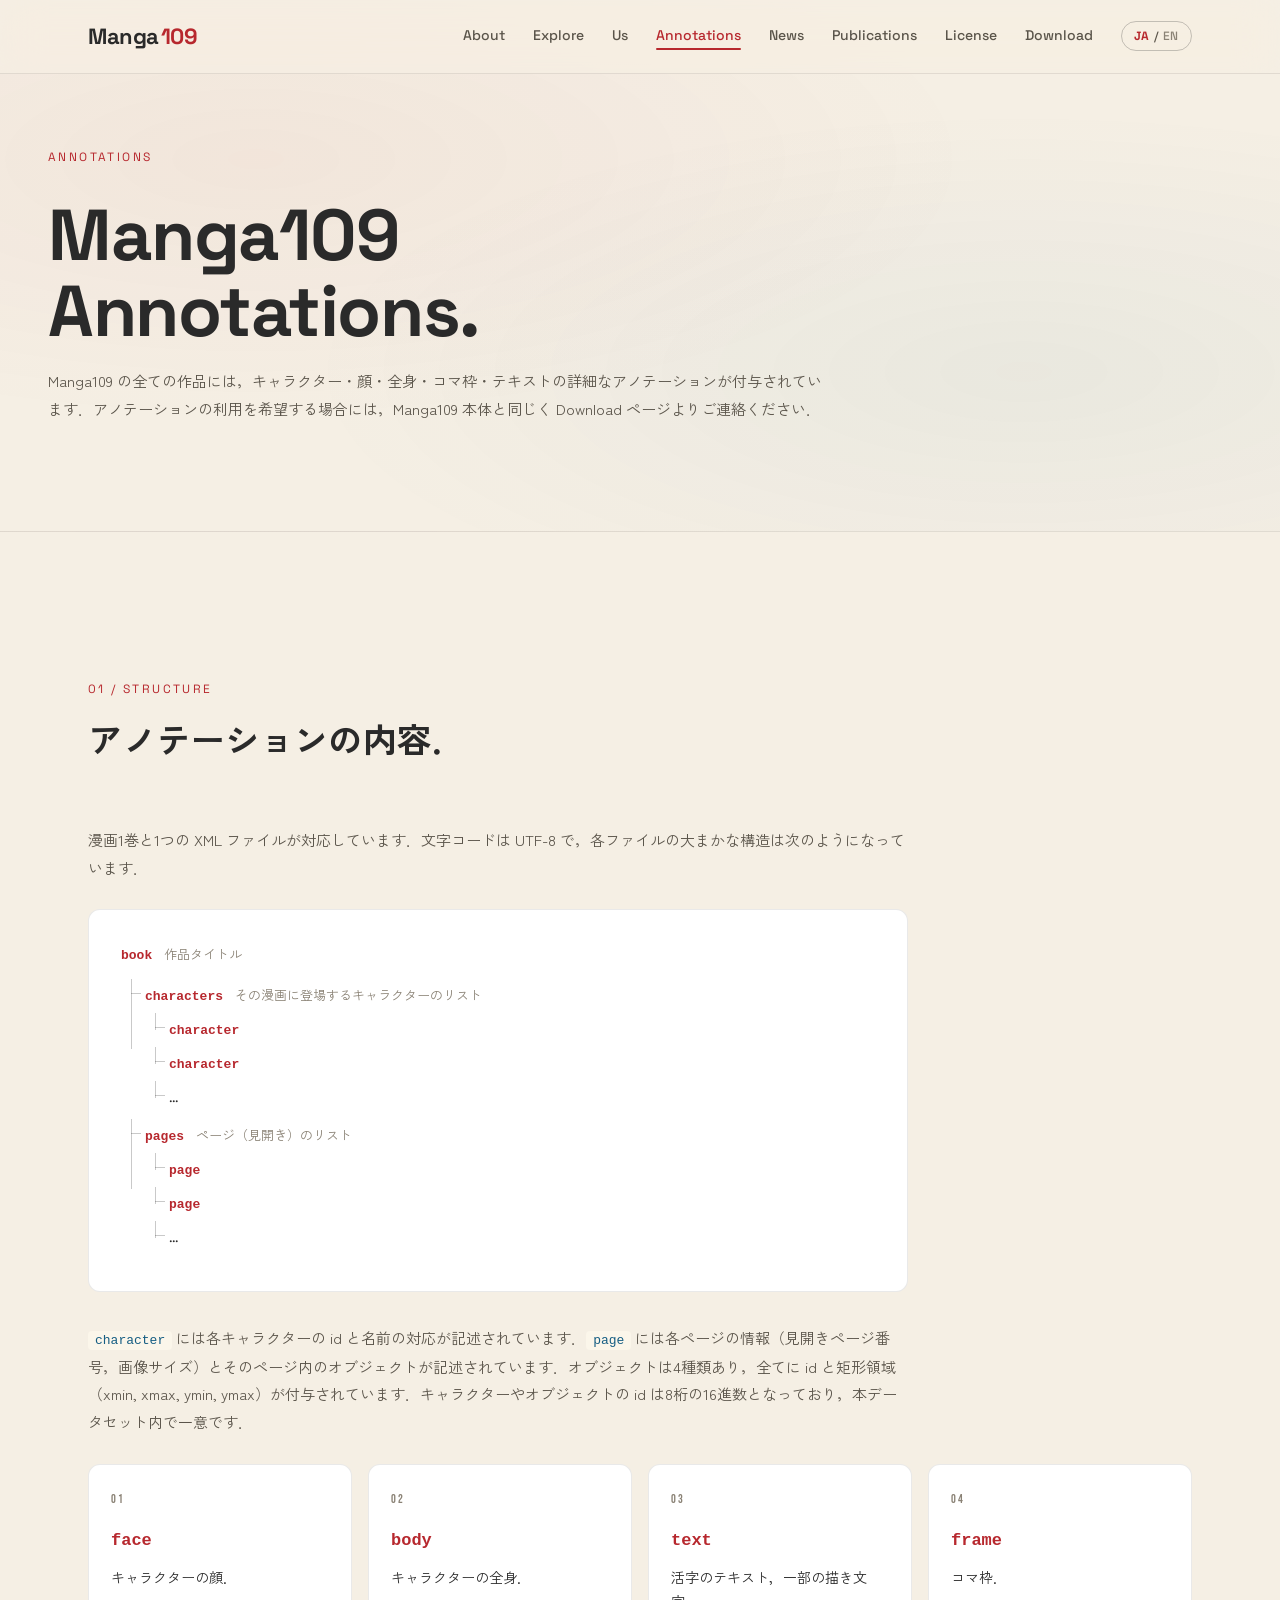
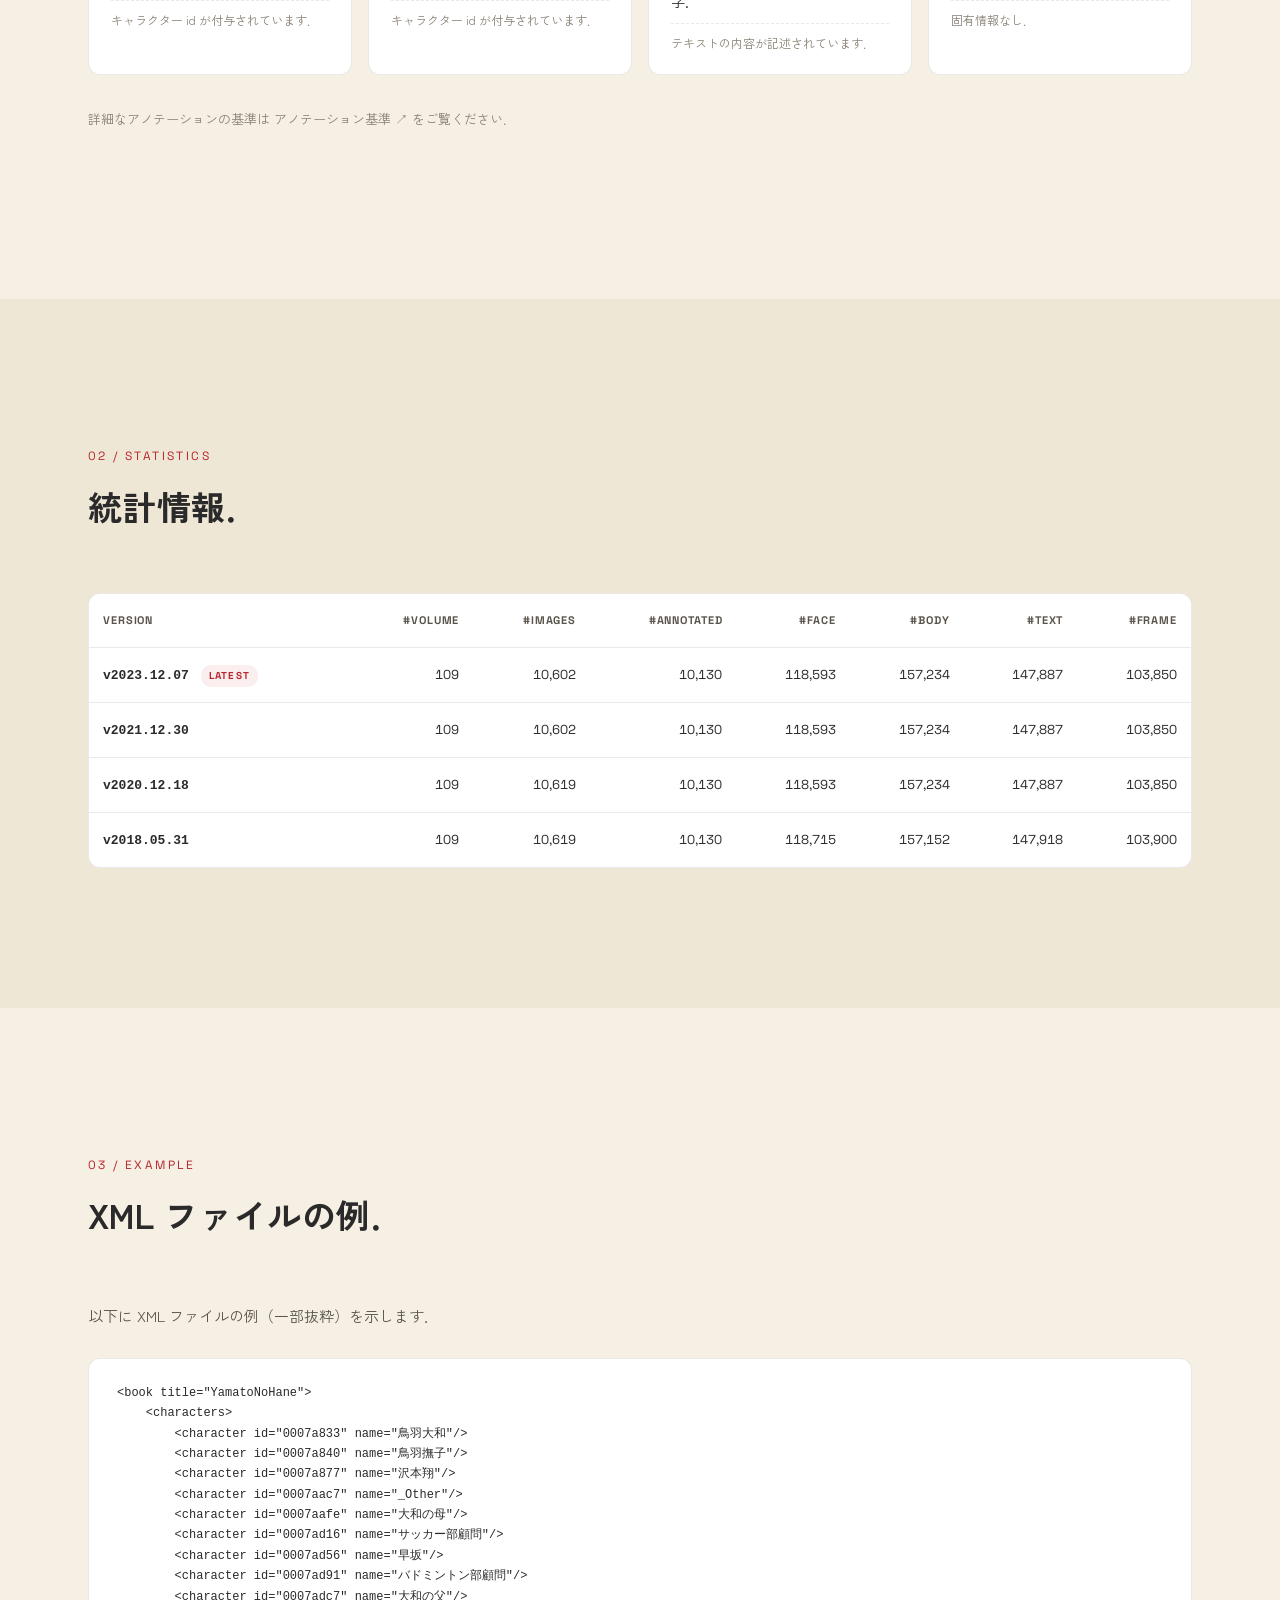
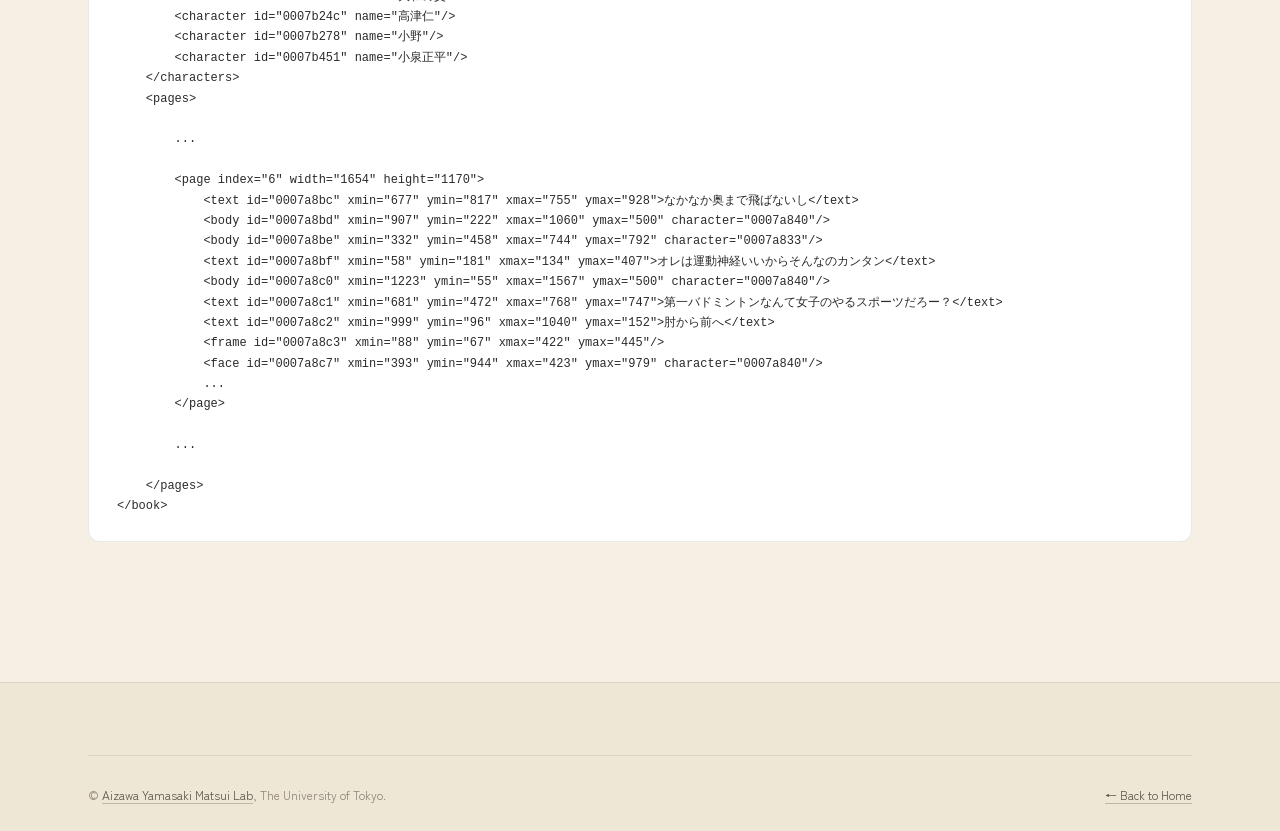
==== annotations.html @ 6df3ed51 "update" ====
<!DOCTYPE html>
<html lang="ja">
<head>
<meta charset="UTF-8">
<meta name="viewport" content="width=device-width, initial-scale=1.0">
<title>Annotations — Manga109</title>
<link rel="preconnect" href="https://fonts.googleapis.com">
<link rel="preconnect" href="https://fonts.gstatic.com" crossorigin>
<link href="https://fonts.googleapis.com/css2?family=Zen+Kaku+Gothic+New:wght@300;500;700;900&family=Bebas+Neue&family=Space+Grotesk:wght@400;500;700&display=swap" rel="stylesheet">
<link rel="stylesheet" href="style.css">
</head>
<body>

<!-- Navigation -->
<nav class="nav">
  <div class="nav-inner">
    <a href="index.html" class="nav-logo">
      <span class="logo-mark">Manga<span class="logo-accent">109</span></span>
    </a>
    <ul class="nav-menu">
      <li><a href="index.html#about">About</a></li>
      <li><a href="explore.html">Explore</a></li>
      <li><a href="index.html#us">Us</a></li>
      <li><a href="annotations.html" class="nav-active">Annotations</a></li>
      <li><a href="index.html#news">News</a></li>
      <li><a href="publications.html">Publications</a></li>
      <li><a href="index.html#license">License</a></li>
      <li><a href="index.html#download">Download</a></li>
      <li class="nav-lang"><a href="annotations_en.html"><span class="lang-active">JA</span> / <span class="lang-inactive">EN</span></a></li>
    </ul>
    <button class="nav-toggle" aria-label="menu">
      <span></span><span></span><span></span>
    </button>
  </div>
</nav>

<section class="subpage-hero">
  <div class="container">
    <span class="section-tag">Annotations</span>
    <h1 class="subpage-title">Manga109<br>Annotations.</h1>
    <p class="pub-intro">Manga109 の全ての作品には，キャラクター・顔・全身・コマ枠・テキストの詳細なアノテーションが付与されています．アノテーションの利用を希望する場合には，Manga109 本体と同じく <a href="index.html#download">Download</a> ページよりご連絡ください．</p>
  </div>
</section>

<section class="section section-anno">
  <div class="container">
    <div class="section-head">
      <span class="section-tag">01 / Structure</span>
      <h2 class="section-title">アノテーションの内容．</h2>
    </div>
    <p class="anno-lead">漫画1巻と1つの XML ファイルが対応しています．文字コードは UTF-8 で，各ファイルの大まかな構造は次のようになっています．</p>
    <div class="anno-tree">
      <ul>
        <li><code>book</code><span class="anno-tree-desc">作品タイトル</span>
          <ul>
            <li><code>characters</code><span class="anno-tree-desc">その漫画に登場するキャラクターのリスト</span>
              <ul>
                <li><code>character</code></li>
                <li><code>character</code></li>
                <li class="anno-tree-ellipsis">…</li>
              </ul>
            </li>
            <li><code>pages</code><span class="anno-tree-desc">ページ（見開き）のリスト</span>
              <ul>
                <li><code>page</code></li>
                <li><code>page</code></li>
                <li class="anno-tree-ellipsis">…</li>
              </ul>
            </li>
          </ul>
        </li>
      </ul>
    </div>
    <p class="anno-lead"><code>character</code> には各キャラクターの id と名前の対応が記述されています．<code>page</code> には各ページの情報（見開きページ番号，画像サイズ）とそのページ内のオブジェクトが記述されています．オブジェクトは4種類あり，全てに id と矩形領域（xmin, xmax, ymin, ymax）が付与されています．キャラクターやオブジェクトの id は8桁の16進数となっており，本データセット内で一意です．</p>

    <div class="anno-types">
      <article class="anno-type">
        <div class="anno-type-num">01</div>
        <h4><code>face</code></h4>
        <p>キャラクターの顔．</p>
        <span class="anno-type-extra">キャラクター id が付与されています．</span>
      </article>
      <article class="anno-type">
        <div class="anno-type-num">02</div>
        <h4><code>body</code></h4>
        <p>キャラクターの全身．</p>
        <span class="anno-type-extra">キャラクター id が付与されています．</span>
      </article>
      <article class="anno-type">
        <div class="anno-type-num">03</div>
        <h4><code>text</code></h4>
        <p>活字のテキスト，一部の描き文字．</p>
        <span class="anno-type-extra">テキストの内容が記述されています．</span>
      </article>
      <article class="anno-type">
        <div class="anno-type-num">04</div>
        <h4><code>frame</code></h4>
        <p>コマ枠．</p>
        <span class="anno-type-extra">固有情報なし．</span>
      </article>
    </div>

    <p class="anno-lead anno-lead-muted">詳細なアノテーションの基準は <a href="http://www.manga109.org/docs/annotation_criteria.pdf" target="_blank" rel="noopener">アノテーション基準 ↗</a> をご覧ください．</p>
  </div>
</section>

<section class="section section-anno-stats">
  <div class="container">
    <div class="section-head">
      <span class="section-tag">02 / Statistics</span>
      <h2 class="section-title">統計情報．</h2>
    </div>
    <div class="anno-table-wrap">
      <table class="anno-table">
        <thead>
          <tr>
            <th>Version</th>
            <th class="num">#Volume</th>
            <th class="num">#Images</th>
            <th class="num">#Annotated</th>
            <th class="num">#Face</th>
            <th class="num">#Body</th>
            <th class="num">#Text</th>
            <th class="num">#Frame</th>
          </tr>
        </thead>
        <tbody>
          <tr>
            <td><span class="anno-ver">v2023.12.07</span> <em class="anno-latest">latest</em></td>
            <td class="num">109</td>
            <td class="num">10,602</td>
            <td class="num">10,130</td>
            <td class="num">118,593</td>
            <td class="num">157,234</td>
            <td class="num">147,887</td>
            <td class="num">103,850</td>
          </tr>
          <tr>
            <td><span class="anno-ver">v2021.12.30</span></td>
            <td class="num">109</td>
            <td class="num">10,602</td>
            <td class="num">10,130</td>
            <td class="num">118,593</td>
            <td class="num">157,234</td>
            <td class="num">147,887</td>
            <td class="num">103,850</td>
          </tr>
          <tr>
            <td><span class="anno-ver">v2020.12.18</span></td>
            <td class="num">109</td>
            <td class="num">10,619</td>
            <td class="num">10,130</td>
            <td class="num">118,593</td>
            <td class="num">157,234</td>
            <td class="num">147,887</td>
            <td class="num">103,850</td>
          </tr>
          <tr>
            <td><span class="anno-ver">v2018.05.31</span></td>
            <td class="num">109</td>
            <td class="num">10,619</td>
            <td class="num">10,130</td>
            <td class="num">118,715</td>
            <td class="num">157,152</td>
            <td class="num">147,918</td>
            <td class="num">103,900</td>
          </tr>
        </tbody>
      </table>
    </div>
  </div>
</section>

<section class="section section-anno-xml">
  <div class="container">
    <div class="section-head">
      <span class="section-tag">03 / Example</span>
      <h2 class="section-title">XML ファイルの例．</h2>
    </div>
    <p class="anno-lead">以下に XML ファイルの例（一部抜粋）を示します．</p>
    <pre class="anno-code"><code>&lt;book title="YamatoNoHane"&gt;
    &lt;characters&gt;
        &lt;character id="0007a833" name="鳥羽大和"/&gt;
        &lt;character id="0007a840" name="鳥羽撫子"/&gt;
        &lt;character id="0007a877" name="沢本翔"/&gt;
        &lt;character id="0007aac7" name="_Other"/&gt;
        &lt;character id="0007aafe" name="大和の母"/&gt;
        &lt;character id="0007ad16" name="サッカー部顧問"/&gt;
        &lt;character id="0007ad56" name="早坂"/&gt;
        &lt;character id="0007ad91" name="バドミントン部顧問"/&gt;
        &lt;character id="0007adc7" name="大和の父"/&gt;
        &lt;character id="0007b24c" name="高津仁"/&gt;
        &lt;character id="0007b278" name="小野"/&gt;
        &lt;character id="0007b451" name="小泉正平"/&gt;
    &lt;/characters&gt;
    &lt;pages&gt;

        ...

        &lt;page index="6" width="1654" height="1170"&gt;
            &lt;text id="0007a8bc" xmin="677" ymin="817" xmax="755" ymax="928"&gt;なかなか奥まで飛ばないし&lt;/text&gt;
            &lt;body id="0007a8bd" xmin="907" ymin="222" xmax="1060" ymax="500" character="0007a840"/&gt;
            &lt;body id="0007a8be" xmin="332" ymin="458" xmax="744" ymax="792" character="0007a833"/&gt;
            &lt;text id="0007a8bf" xmin="58" ymin="181" xmax="134" ymax="407"&gt;オレは運動神経いいからそんなのカンタン&lt;/text&gt;
            &lt;body id="0007a8c0" xmin="1223" ymin="55" xmax="1567" ymax="500" character="0007a840"/&gt;
            &lt;text id="0007a8c1" xmin="681" ymin="472" xmax="768" ymax="747"&gt;第一バドミントンなんて女子のやるスポーツだろー？&lt;/text&gt;
            &lt;text id="0007a8c2" xmin="999" ymin="96" xmax="1040" ymax="152"&gt;肘から前へ&lt;/text&gt;
            &lt;frame id="0007a8c3" xmin="88" ymin="67" xmax="422" ymax="445"/&gt;
            &lt;face id="0007a8c7" xmin="393" ymin="944" xmax="423" ymax="979" character="0007a840"/&gt;
            ...
        &lt;/page&gt;

        ...

    &lt;/pages&gt;
&lt;/book&gt;</code></pre>
  </div>
</section>

<!-- Footer -->
<footer class="footer">
  <div class="container">
    <div class="footer-bottom">
      <p>© <a href="https://www.hal.t.u-tokyo.ac.jp/lab/" target="_blank" rel="noopener">Aizawa Yamasaki Matsui Lab</a>, The University of Tokyo.</p>
      <p><a href="index.html">← Back to Home</a></p>
    </div>
  </div>
</footer>

</body>
</html>
---- style.css ----
/* ============================================
   Manga109 — Homepage (Japanese palette)
   ============================================ */

:root {
  /* 和色 — soft Japanese palette */
  --bg: #f5efe4;            /* 生成り kinari */
  --bg-soft: #efe7d6;       /* 薄香 usukō */
  --bg-card: #ffffff;
  --bg-washi: #fbf6ea;      /* washi paper */
  --fg: #2a2a2a;            /* 墨 sumi */
  --fg-dim: #5a544a;        /* 憲法黒茶 */
  --fg-muted: #8a8275;      /* 灰茶 */
  --accent: #b7282e;        /* 茜色 akane */
  --accent-soft: #e5989b;   /* 桜鼠 sakura-nezu */
  --accent-2: #d9a62e;      /* 山吹 yamabuki */
  --accent-3: #165e83;      /* 藍色 ai */
  --accent-4: #7b8d42;      /* 抹茶 matcha */
  --border: rgba(42, 42, 42, 0.1);
  --border-hover: rgba(42, 42, 42, 0.25);
  --max: 1200px;
  --pad: clamp(20px, 4vw, 48px);
  --font-jp: "Zen Kaku Gothic New", "Hiragino Mincho ProN", "Yu Mincho", serif;
  --font-jp-sans: "Zen Kaku Gothic New", "Hiragino Sans", "Yu Gothic", sans-serif;
  --font-en: "Space Grotesk", -apple-system, BlinkMacSystemFont, sans-serif;
  --font-display: "Bebas Neue", "Space Grotesk", sans-serif;
}

* { box-sizing: border-box; margin: 0; padding: 0; }

html { scroll-behavior: smooth; }

body {
  font-family: var(--font-jp-sans);
  background: var(--bg);
  color: var(--fg);
  line-height: 1.85;
  -webkit-font-smoothing: antialiased;
  overflow-x: hidden;
  /* subtle washi paper texture */
  background-image:
    radial-gradient(circle at 20% 30%, rgba(183, 40, 46, 0.04), transparent 40%),
    radial-gradient(circle at 80% 70%, rgba(22, 94, 131, 0.04), transparent 40%);
}

a { color: inherit; text-decoration: none; transition: opacity 0.2s; }
a:hover { opacity: 0.7; }
img { max-width: 100%; display: block; }
ul, ol { list-style: none; }

.container {
  max-width: var(--max);
  margin: 0 auto;
  padding: 0 var(--pad);
}

/* ============================================
   Navigation
   ============================================ */
.nav {
  position: fixed;
  top: 0; left: 0; right: 0;
  z-index: 100;
  backdrop-filter: blur(20px) saturate(180%);
  -webkit-backdrop-filter: blur(20px) saturate(180%);
  background: rgba(245, 239, 228, 0.78);
  border-bottom: 1px solid var(--border);
}
.nav-inner {
  max-width: var(--max);
  margin: 0 auto;
  padding: 16px var(--pad);
  display: flex;
  align-items: center;
  justify-content: space-between;
  gap: 32px;
}
.nav-logo {
  font-family: var(--font-en);
  font-size: 22px;
  letter-spacing: -0.01em;
  display: flex;
  align-items: center;
  gap: 14px;
}
.logo-sub {
  display: inline-block;
  font-family: var(--font-en);
  font-size: 10px;
  font-weight: 600;
  letter-spacing: 0.18em;
  text-transform: uppercase;
  color: var(--fg-muted);
  padding-left: 14px;
  border-left: 1px solid var(--border-hover);
  line-height: 1.3;
  white-space: nowrap;
}
@media (max-width: 640px) {
  .logo-sub { display: none; }
}
.logo-mark {
  display: inline-flex;
  align-items: baseline;
  font-family: var(--font-en);
  font-weight: 700;
  letter-spacing: -0.02em;
  color: var(--fg);
}
.logo-accent {
  color: var(--accent);
  margin-left: 2px;
}
.logo-mark-lg { font-size: 48px; }

.nav-menu {
  display: flex;
  gap: 28px;
  font-size: 14px;
  font-family: var(--font-en);
  font-weight: 500;
}
.nav-menu a { color: var(--fg-dim); }
.nav-menu a:hover { color: var(--accent); opacity: 1; }
.nav-lang a {
  border: 1px solid var(--border-hover);
  padding: 6px 12px;
  border-radius: 999px;
  font-size: 12px;
  letter-spacing: 0.05em;
}
.nav-lang a:hover { border-color: var(--accent); color: var(--accent); }
.lang-active { color: var(--accent); font-weight: 700; }
.lang-inactive { color: var(--fg-muted); }

.nav-toggle {
  display: none;
  background: none; border: none;
  flex-direction: column; gap: 4px;
  cursor: pointer; padding: 8px;
}
.nav-toggle span {
  display: block; width: 22px; height: 2px;
  background: var(--fg);
}

@media (max-width: 820px) {
  .nav-menu {
    position: absolute; top: 100%; left: 0; right: 0;
    flex-direction: column;
    background: var(--bg-washi);
    padding: 20px var(--pad);
    border-bottom: 1px solid var(--border);
    transform: translateY(-120%);
    transition: transform 0.3s ease;
  }
  .nav-menu.open { transform: translateY(0); }
  .nav-toggle { display: flex; }
}

/* ============================================
   Hero — with manga cover background
   ============================================ */
.hero {
  position: relative;
  min-height: 100vh;
  display: flex;
  flex-direction: column;
  justify-content: center;
  padding: 120px var(--pad) 80px;
  overflow: hidden;
}
.hero-bg {
  position: absolute; inset: 0; z-index: 0;
  overflow: hidden;
  background-image: url('asset/background.png');
  background-size: cover;
  background-position: center;
  background-repeat: no-repeat;
}
.hero-bg::before {
  content: '';
  position: absolute; inset: 0;
  /* soft washi wash over the covers */
  background:
    linear-gradient(180deg,
      rgba(245, 239, 228, 0.82) 0%,
      rgba(245, 239, 228, 0.72) 40%,
      rgba(245, 239, 228, 0.92) 100%);
}
.hero-bg::after {
  content: '';
  position: absolute; inset: 0;
  background:
    radial-gradient(ellipse at 30% 40%, rgba(183, 40, 46, 0.08), transparent 50%),
    radial-gradient(ellipse at 70% 60%, rgba(22, 94, 131, 0.08), transparent 50%);
}

/* hide old blobs/grid since we use the image now */
.hero-grid, .hero-blob { display: none; }

.hero-content {
  position: relative; z-index: 1;
  max-width: var(--max);
  margin: 0 auto;
  width: 100%;
}
.hero-tags {
  display: flex;
  flex-wrap: wrap;
  align-items: center;
  gap: 10px;
  margin-bottom: 32px;
}
.hero-utokyo {
  display: inline-flex;
  align-items: center;
  gap: 12px;
  padding: 6px 16px 6px 8px;
  background: rgba(255, 255, 255, 0.65);
  backdrop-filter: blur(8px);
  border-radius: 999px;
  border: 1px solid var(--border-hover);
  height: 36px;
}
.hero-utokyo-mark {
  display: inline-block;
  width: 22px; height: 22px;
  border-radius: 50%;
  background:
    radial-gradient(circle at 35% 35%, #e84a4a, #8a1818 70%);
  box-shadow: 0 0 0 2px rgba(255, 255, 255, 0.9), 0 2px 6px rgba(138, 24, 24, 0.35);
  flex-shrink: 0;
}
.hero-utokyo-text {
  font-family: var(--font-en);
  font-size: 12px;
  font-weight: 700;
  letter-spacing: 0.14em;
  color: var(--fg);
  text-transform: uppercase;
}
.hero-badge {
  display: inline-flex;
  align-items: center;
  gap: 8px;
  font-family: var(--font-en);
  font-size: 11px;
  letter-spacing: 0.15em;
  text-transform: uppercase;
  padding: 0 16px;
  border: 1px solid var(--accent);
  border-radius: 999px;
  color: var(--accent);
  background: rgba(255, 255, 255, 0.7);
  backdrop-filter: blur(8px);
  height: 36px;
  white-space: nowrap;
  text-decoration: none;
  transition: background 0.2s, transform 0.2s, box-shadow 0.2s, opacity 0.2s;
}
.hero-badge:hover {
  background: var(--accent);
  color: #fff;
  opacity: 1;
  transform: translateY(-1px);
  box-shadow: 0 6px 16px rgba(183, 40, 46, 0.25);
}
.hero-badge-arrow {
  font-size: 12px;
  opacity: 0.7;
  letter-spacing: 0;
  transition: transform 0.2s;
}
.hero-badge:hover .hero-badge-arrow { transform: translate(2px, -2px); opacity: 1; }
.hero-title {
  font-family: "Space Grotesk", "Zen Kaku Gothic New", sans-serif;
  font-weight: 700;
  font-size: clamp(80px, 18vw, 240px);
  line-height: 0.85;
  letter-spacing: -0.04em;
  margin-bottom: 40px;
  color: var(--fg);
}
.hero-line {
  display: block;
  opacity: 0;
  transform: translateY(30px);
  animation: slideUp 0.9s cubic-bezier(0.2, 0.8, 0.2, 1) forwards;
}
.hero-line:nth-child(2) { animation-delay: 0.15s; }
.hero-number {
  background: linear-gradient(135deg, var(--accent) 0%, var(--accent-2) 100%);
  -webkit-background-clip: text;
  background-clip: text;
  color: transparent;
}
@keyframes slideUp {
  to { opacity: 1; transform: translateY(0); }
}
.hero-sub {
  font-family: var(--font-en);
  font-size: clamp(18px, 2.2vw, 22px);
  color: var(--fg);
  max-width: 540px;
  margin-bottom: 12px;
  line-height: 1.5;
}
.hero-sub-ja {
  color: var(--fg-dim);
  font-size: 15px;
  max-width: 540px;
  margin-bottom: 40px;
}
.hero-actions {
  display: flex;
  gap: 16px;
  flex-wrap: wrap;
  margin-bottom: 72px;
}
.btn {
  display: inline-flex;
  align-items: center;
  gap: 10px;
  padding: 14px 28px;
  border-radius: 999px;
  font-family: var(--font-en);
  font-weight: 600;
  font-size: 15px;
  letter-spacing: 0.01em;
  transition: transform 0.2s, box-shadow 0.2s, opacity 0.2s, background 0.2s;
  cursor: pointer;
  border: none;
}
.btn:hover { transform: translateY(-2px); opacity: 1; }
.btn-primary {
  background: var(--accent);
  color: #fff;
  box-shadow: 0 8px 24px rgba(183, 40, 46, 0.25);
}
.btn-primary:hover { background: #9b2026; box-shadow: 0 12px 32px rgba(183, 40, 46, 0.35); }
.btn-ghost {
  background: rgba(255, 255, 255, 0.6);
  color: var(--fg);
  border: 1px solid var(--border-hover);
  backdrop-filter: blur(8px);
}
.btn-ghost:hover { background: rgba(255, 255, 255, 0.9); border-color: var(--accent); color: var(--accent); }

.hero-stats {
  display: grid;
  grid-template-columns: repeat(auto-fit, minmax(160px, 1fr));
  gap: 28px 32px;
  padding-top: 32px;
  border-top: 1px solid var(--border-hover);
  max-width: 780px;
}
.stat {
  min-width: 0;
}
.stat-num {
  display: block;
  font-family: var(--font-display);
  font-size: clamp(30px, 3.4vw, 44px);
  line-height: 1;
  color: var(--fg);
  margin-bottom: 8px;
  white-space: nowrap;
}
.stat-label {
  font-family: var(--font-en);
  font-size: 11px;
  letter-spacing: 0.12em;
  text-transform: uppercase;
  color: var(--fg-muted);
  white-space: nowrap;
}

.scroll-hint {
  position: absolute;
  bottom: 32px; left: 50%;
  transform: translateX(-50%);
  display: flex; flex-direction: column; align-items: center; gap: 10px;
  z-index: 1;
}
.scroll-hint span {
  font-family: var(--font-en);
  font-size: 10px;
  letter-spacing: 0.3em;
  color: var(--fg-muted);
}
.scroll-line {
  width: 1px; height: 40px;
  background: linear-gradient(180deg, var(--fg-muted), transparent);
  animation: scrollPulse 2s ease-in-out infinite;
}
@keyframes scrollPulse {
  0%, 100% { transform: scaleY(1); opacity: 1; }
  50% { transform: scaleY(0.6); opacity: 0.5; }
}

/* ============================================
   Gallery
   ============================================ */
.gallery {
  padding: 40px 0;
  background: var(--bg-soft);
  overflow: hidden;
  border-top: 1px solid var(--border);
  border-bottom: 1px solid var(--border);
}
.gallery-track {
  display: flex; flex-direction: column; gap: 16px;
}
.gallery-row {
  display: flex; gap: 16px;
  animation: scrollX 60s linear infinite;
  width: max-content;
}
.gallery-row-reverse { animation-direction: reverse; animation-duration: 80s; }
@keyframes scrollX {
  from { transform: translateX(0); }
  to { transform: translateX(-50%); }
}
.gallery-tile {
  width: 150px; height: 210px;
  border-radius: 6px;
  flex-shrink: 0;
  background: var(--bg-soft);
  position: relative;
  overflow: hidden;
  border: 1px solid var(--border);
  box-shadow: 0 4px 14px rgba(0, 0, 0, 0.1);
  transition: transform 0.3s;
}
.gallery-tile:hover { transform: translateY(-4px); }
.gallery-tile img {
  width: 100%;
  height: 100%;
  object-fit: cover;
  display: block;
}
.gallery-tile-meta {
  position: absolute;
  inset: auto 0 0 0;
  padding: 28px 10px 10px;
  display: flex;
  flex-direction: column;
  gap: 2px;
  color: #fff;
  background: linear-gradient(180deg, transparent, rgba(0, 0, 0, 0.75));
  opacity: 0;
  transition: opacity 0.3s;
}
.gallery-tile:hover .gallery-tile-meta { opacity: 1; }
.tile-num {
  font-family: var(--font-display);
  font-size: 12px;
  letter-spacing: 0.15em;
  opacity: 0.8;
}
.tile-title {
  font-family: var(--font-en);
  font-weight: 700;
  font-size: 12px;
  line-height: 1.25;
  letter-spacing: 0.01em;
  text-shadow: 0 1px 2px rgba(0, 0, 0, 0.4);
}

/* ============================================
   Sections (shared)
   ============================================ */
.section {
  padding: clamp(80px, 12vw, 140px) 0;
  position: relative;
}
.section-head {
  margin-bottom: 64px;
  max-width: 720px;
}
.section-tag {
  display: inline-block;
  font-family: var(--font-en);
  font-size: 12px;
  letter-spacing: 0.2em;
  text-transform: uppercase;
  color: var(--accent);
  margin-bottom: 16px;
}
.section-title {
  font-family: var(--font-en);
  font-weight: 700;
  font-size: clamp(36px, 5.5vw, 68px);
  line-height: 1.05;
  letter-spacing: -0.02em;
  color: var(--fg);
}

/* Japanese page: smaller, calmer section titles */
html[lang="ja"] .section-title {
  font-family: var(--font-jp-sans);
  font-size: clamp(22px, 2.8vw, 34px);
  line-height: 1.35;
  letter-spacing: 0.01em;
  font-weight: 700;
}
html[lang="ja"] .cta-left h2 {
  font-family: var(--font-jp-sans);
  font-size: clamp(20px, 2.4vw, 30px);
  line-height: 1.35;
  letter-spacing: 0.01em;
  font-weight: 700;
}
html[lang="ja"] .paper-title {
  font-family: var(--font-jp-sans);
  font-size: clamp(16px, 2vw, 22px);
  line-height: 1.5;
  letter-spacing: 0.01em;
}

/* About */
.about-grid {
  display: grid;
  grid-template-columns: 1.4fr 1fr;
  gap: 64px;
  align-items: start;
}
.about-text p {
  font-size: 16px;
  margin-bottom: 20px;
  color: var(--fg-dim);
}
.about-text strong {
  color: var(--fg);
  font-weight: 700;
}
.about-text a {
  color: var(--accent-3);
  border-bottom: 1px solid var(--accent-3);
  transition: opacity 0.2s;
}
.about-card {
  background: var(--bg-card);
  border: 1px solid var(--border);
  border-radius: 20px;
  padding: 32px;
  position: sticky;
  top: 100px;
  box-shadow: 0 10px 40px rgba(42, 42, 42, 0.06);
}
.card-label {
  font-family: var(--font-en);
  font-size: 11px;
  letter-spacing: 0.2em;
  text-transform: uppercase;
  color: var(--accent);
  margin-bottom: 20px;
}
.kv {
  display: grid;
  grid-template-columns: 90px 1fr;
  gap: 14px 16px;
  font-size: 14px;
  margin-bottom: 28px;
}
.kv dt {
  color: var(--fg-muted);
  font-family: var(--font-en);
  letter-spacing: 0.05em;
}
.kv dd { color: var(--fg); }
.card-cta {
  display: inline-block;
  font-family: var(--font-en);
  font-weight: 600;
  color: var(--accent);
  font-size: 14px;
  padding-top: 20px;
  border-top: 1px solid var(--border);
  width: 100%;
}

@media (max-width: 820px) {
  .about-grid { grid-template-columns: 1fr; gap: 40px; }
  .about-card { position: static; }
}

/* Reference Paper */
.section-paper { padding: clamp(40px, 6vw, 70px) 0; }
.paper-card {
  background:
    linear-gradient(135deg, rgba(22, 94, 131, 0.06), rgba(183, 40, 46, 0.05)),
    var(--bg-card);
  border: 1px solid var(--border);
  border-radius: 24px;
  padding: clamp(32px, 5vw, 56px);
  display: grid;
  grid-template-columns: 1.4fr auto;
  gap: 48px;
  align-items: center;
  box-shadow: 0 14px 50px rgba(42, 42, 42, 0.06);
  position: relative;
  overflow: hidden;
}
.paper-card::before {
  content: '';
  position: absolute;
  width: 280px; height: 280px;
  background: var(--accent-2);
  border-radius: 50%;
  filter: blur(110px);
  opacity: 0.14;
  top: -80px; right: -80px;
  z-index: 0;
}
.paper-left { position: relative; z-index: 1; }
.paper-title {
  font-family: var(--font-en);
  font-size: clamp(22px, 3vw, 30px);
  font-weight: 700;
  line-height: 1.25;
  letter-spacing: -0.01em;
  color: var(--fg);
  margin: 14px 0 14px;
}
.paper-authors {
  font-size: 14px;
  color: var(--fg-dim);
  margin-bottom: 6px;
  line-height: 1.6;
}
.paper-venue {
  font-size: 13px;
  color: var(--fg-muted);
  font-style: italic;
  margin-bottom: 20px;
}
.paper-links { display: flex; gap: 12px; }
.paper-link {
  display: inline-flex;
  align-items: center;
  gap: 6px;
  font-family: var(--font-en);
  font-size: 12px;
  font-weight: 600;
  letter-spacing: 0.08em;
  text-transform: uppercase;
  color: var(--accent-3);
  padding: 8px 14px;
  border: 1px solid var(--accent-3);
  border-radius: 999px;
  transition: all 0.2s;
}
.paper-link:hover {
  background: var(--accent-3);
  color: #fff;
  opacity: 1;
}

.paper-cite {
  display: flex;
  flex-direction: column;
  align-items: flex-start;
  gap: 6px;
  padding: 28px 36px;
  background: var(--bg);
  border: 1px solid var(--border);
  border-radius: 20px;
  position: relative;
  z-index: 1;
  transition: transform 0.25s, box-shadow 0.25s, border-color 0.25s;
  min-width: 220px;
}
.paper-cite:hover {
  transform: translateY(-3px);
  border-color: var(--accent);
  box-shadow: 0 16px 40px rgba(183, 40, 46, 0.12);
  opacity: 1;
}
.paper-cite-num {
  font-family: var(--font-display);
  font-size: clamp(56px, 7vw, 84px);
  line-height: 1;
  letter-spacing: -0.02em;
  background: linear-gradient(135deg, var(--accent), var(--accent-2));
  -webkit-background-clip: text;
  background-clip: text;
  color: transparent;
  display: inline-flex;
  align-items: flex-start;
}
.paper-cite-plus {
  font-size: 0.5em;
  margin-top: 0.2em;
  margin-left: 4px;
}
.paper-cite-label {
  font-family: var(--font-en);
  font-size: 14px;
  font-weight: 700;
  letter-spacing: 0.08em;
  text-transform: uppercase;
  color: var(--fg);
  line-height: 1.5;
}
.paper-cite-sub {
  font-weight: 500;
  color: var(--fg-muted);
  font-size: 11px;
  letter-spacing: 0.1em;
}

@media (max-width: 820px) {
  .paper-card { grid-template-columns: 1fr; gap: 32px; }
  .paper-cite { align-self: flex-start; }
}

/* Us / Team */
.section-us { position: relative; }
.team-intro {
  max-width: 780px;
  margin: -32px 0 56px;
  color: var(--fg-dim);
  font-size: 16px;
  line-height: 1.8;
}
.team-intro p { margin-bottom: 10px; }
.team-intro a {
  color: var(--accent-3);
  border-bottom: 1px solid var(--accent-3);
  transition: opacity 0.2s;
}
.team-grid {
  display: grid;
  grid-template-columns: repeat(auto-fit, minmax(200px, 1fr));
  gap: 24px;
}
.team-card {
  background: var(--bg-card);
  border: 1px solid var(--border);
  border-radius: 18px;
  padding: 28px 20px 24px;
  transition: transform 0.3s, border-color 0.3s, box-shadow 0.3s;
  position: relative;
  overflow: hidden;
  text-align: center;
}
.team-card:hover {
  transform: translateY(-4px);
  border-color: var(--accent-soft);
  box-shadow: 0 14px 40px rgba(42, 42, 42, 0.08);
}
.team-photo {
  width: 108px;
  height: 108px;
  border-radius: 50%;
  overflow: hidden;
  margin: 0 auto 18px;
  background: var(--bg-soft);
  position: relative;
  box-shadow: 0 4px 16px rgba(42, 42, 42, 0.08);
}
.team-photo::after {
  content: '';
  position: absolute; inset: 0;
  box-shadow: inset 0 0 0 1px rgba(42, 42, 42, 0.08);
  border-radius: inherit;
  pointer-events: none;
}
.team-photo img {
  width: 100%; height: 100%;
  object-fit: cover;
  transition: transform 0.6s cubic-bezier(0.2, 0.8, 0.2, 1);
}
.team-card:hover .team-photo img { transform: scale(1.06); }
.team-card h3 {
  font-family: var(--font-en);
  font-size: 16px;
  font-weight: 700;
  line-height: 1.3;
  color: var(--fg);
  margin-bottom: 8px;
  display: flex;
  flex-direction: column;
  gap: 2px;
  align-items: center;
}
.team-name-en {
  font-family: var(--font-jp-sans);
  font-size: 12px;
  font-weight: 500;
  color: var(--fg-muted);
  letter-spacing: 0.02em;
}
.team-role {
  font-family: var(--font-en);
  font-size: 11px;
  font-weight: 600;
  color: var(--accent);
  letter-spacing: 0.06em;
  text-transform: uppercase;
  margin-bottom: 4px;
}
.team-affil {
  font-size: 12px;
  color: var(--fg-dim);
  line-height: 1.5;
  margin-bottom: 14px;
}
.team-link {
  display: inline-flex;
  align-items: center;
  gap: 4px;
  font-family: var(--font-en);
  font-size: 11px;
  letter-spacing: 0.12em;
  text-transform: uppercase;
  color: var(--accent-3);
  padding: 6px 12px;
  border: 1px solid var(--border);
  border-radius: 999px;
  transition: all 0.2s;
}
.team-link:hover {
  border-color: var(--accent-3);
  background: var(--accent-3);
  color: #fff;
  opacity: 1;
}

/* Features */
.section-features {
  background: var(--bg-washi);
  position: relative;
}
.section-features::before {
  content: '';
  position: absolute;
  inset: 0;
  background-image:
    radial-gradient(circle at 1px 1px, rgba(42, 42, 42, 0.06) 1px, transparent 0);
  background-size: 24px 24px;
  opacity: 0.5;
  pointer-events: none;
}
.section-features .container { position: relative; z-index: 1; }

.feature-grid {
  display: grid;
  grid-template-columns: repeat(auto-fit, minmax(260px, 1fr));
  gap: 20px;
}
.feature-card {
  background: var(--bg-card);
  border: 1px solid var(--border);
  border-radius: 20px;
  padding: 32px 28px;
  position: relative;
  transition: transform 0.3s, border-color 0.3s, box-shadow 0.3s;
  overflow: hidden;
}
.feature-card::before {
  content: '';
  position: absolute;
  top: 0; left: 0; right: 0;
  height: 3px;
  background: linear-gradient(90deg, var(--accent), var(--accent-2));
  transform: scaleX(0);
  transform-origin: left;
  transition: transform 0.4s;
}
.feature-card:hover {
  transform: translateY(-4px);
  border-color: var(--accent-soft);
  box-shadow: 0 14px 40px rgba(42, 42, 42, 0.08);
}
.feature-card:hover::before { transform: scaleX(1); }

.feature-num {
  font-family: var(--font-display);
  font-size: 48px;
  color: var(--accent-soft);
  line-height: 1;
  margin-bottom: 24px;
}
.feature-card h3 {
  font-family: var(--font-en);
  font-size: 22px;
  font-weight: 700;
  margin-bottom: 12px;
  letter-spacing: -0.01em;
  color: var(--fg);
}
.feature-card p {
  font-size: 14px;
  color: var(--fg-dim);
  line-height: 1.6;
  margin-bottom: 20px;
}
.feature-pill {
  position: absolute;
  top: 22px;
  right: 22px;
  display: inline-block;
  font-family: var(--font-en);
  font-size: 10px;
  letter-spacing: 0.1em;
  text-transform: uppercase;
  padding: 3px 10px;
  border: 1px solid var(--border-hover);
  border-radius: 999px;
  color: var(--fg-dim);
  background: var(--bg);
  z-index: 2;
}

/* Feature card expandable BibTeX */
.feature-card-expandable { display: flex; flex-direction: column; }
.feature-footer {
  display: flex;
  align-items: center;
  justify-content: flex-end;
  gap: 8px;
  margin-top: auto;
  flex-wrap: wrap;
}
.feature-actions {
  display: flex;
  align-items: center;
  gap: 6px;
  flex-wrap: nowrap;
  justify-content: flex-end;
  flex-shrink: 1;
  min-width: 0;
}
.feature-toggle {
  display: inline-flex;
  align-items: center;
  gap: 6px;
  font-family: var(--font-en);
  font-size: 11px;
  font-weight: 700;
  letter-spacing: 0.12em;
  text-transform: uppercase;
  padding: 6px 12px;
  border: 1px solid var(--border-hover);
  border-radius: 999px;
  background: transparent;
  color: var(--fg-dim);
  cursor: pointer;
  transition: all 0.2s;
}
.feature-toggle:hover {
  border-color: var(--accent);
  color: var(--accent);
}
.feature-toggle-arrow { transition: transform 0.25s; }
.feature-toggle[aria-expanded="true"] {
  background: var(--accent);
  color: #fff;
  border-color: var(--accent);
}
.feature-toggle[aria-expanded="true"] .feature-toggle-arrow {
  transform: rotate(180deg);
}
.feature-bib {
  margin-top: 20px;
  padding-top: 20px;
  border-top: 1px dashed var(--border-hover);
  display: flex;
  flex-direction: column;
  gap: 14px;
}
.feature-bib[hidden] { display: none; }

/* Citation entry (shared by feature-bib) */
.citation-entry {
  background: var(--bg-washi);
  border: 1px solid var(--border);
  border-radius: 12px;
  padding: 14px;
  position: relative;
}
.citation-meta {
  display: flex;
  justify-content: space-between;
  align-items: center;
  gap: 8px;
  margin-bottom: 12px;
}
.citation-venue {
  font-family: var(--font-en);
  font-size: 10px;
  letter-spacing: 0.1em;
  text-transform: uppercase;
  color: var(--accent-3);
  font-weight: 700;
}
.citation-actions {
  display: inline-flex;
  align-items: center;
  gap: 6px;
  flex-shrink: 0;
}
.paper-btn {
  display: inline-flex;
  align-items: center;
  font-family: var(--font-en);
  font-size: 10px;
  letter-spacing: 0.1em;
  text-transform: uppercase;
  font-weight: 700;
  padding: 4px 10px;
  border: 1px solid var(--accent-3);
  border-radius: 999px;
  color: var(--accent-3);
  background: var(--bg);
  transition: all 0.2s;
  flex-shrink: 0;
}
.paper-btn:hover {
  background: var(--accent-3);
  color: #fff;
  opacity: 1;
}
/* Segmented Paper group (e.g., Manga109 with 2 papers) */
.paper-group {
  display: inline-flex;
  align-items: stretch;
  border: 1px solid var(--accent-3);
  border-radius: 999px;
  overflow: hidden;
  background: var(--bg);
  flex-shrink: 0;
  font-family: var(--font-en);
  font-size: 10px;
  letter-spacing: 0.1em;
  text-transform: uppercase;
  font-weight: 700;
}
.paper-seg {
  display: inline-flex;
  align-items: center;
  padding: 4px 10px;
  color: var(--accent-3);
  border-left: 1px solid var(--accent-3);
  transition: background 0.2s, color 0.2s;
}
.paper-seg.paper-seg-first { border-left: none; }
.paper-seg:hover {
  background: var(--accent-3);
  color: #fff;
  opacity: 1;
}
.copy-btn {
  display: inline-flex;
  align-items: center;
  gap: 5px;
  font-family: var(--font-en);
  font-size: 10px;
  letter-spacing: 0.1em;
  text-transform: uppercase;
  font-weight: 700;
  padding: 4px 10px;
  border: 1px solid var(--border);
  border-radius: 999px;
  background: var(--bg);
  color: var(--fg-dim);
  cursor: pointer;
  transition: all 0.2s;
  flex-shrink: 0;
}
.copy-btn:hover {
  border-color: var(--accent);
  color: var(--accent);
}
.copy-btn.copied {
  border-color: var(--accent-4);
  color: var(--accent-4);
  background: rgba(123, 141, 66, 0.08);
}
.citation-entry pre {
  margin: 0;
  background: var(--bg-card);
  border: 1px solid var(--border);
  border-radius: 8px;
  padding: 12px;
  overflow-x: auto;
  font-size: 11px;
  line-height: 1.6;
  color: var(--fg);
}
.citation-entry code {
  font-family: "SF Mono", Menlo, Consolas, monospace;
  font-size: 11px;
  color: var(--fg);
  white-space: pre;
}

/* News */
.news-list {
  max-width: 860px;
}
.news-list li {
  display: grid;
  grid-template-columns: 120px 1fr;
  gap: 24px;
  padding: 24px 0;
  border-bottom: 1px solid var(--border);
  transition: padding-left 0.3s;
  align-items: baseline;
}
.news-list li:hover {
  padding-left: 12px;
}
.news-list time {
  font-family: var(--font-en);
  font-size: 14px;
  letter-spacing: 0.05em;
  color: var(--accent);
  font-weight: 600;
}
.news-list p {
  font-size: 15px;
  color: var(--fg-dim);
}
.news-list a {
  color: var(--accent-3);
  border-bottom: 1px solid var(--accent-3);
}

@media (max-width: 600px) {
  .news-list li { grid-template-columns: 1fr; gap: 6px; }
}

/* Explore page */
.section-explore { padding-top: 48px; }
.explore-controls {
  display: flex;
  flex-wrap: wrap;
  align-items: center;
  gap: 16px;
  margin-bottom: 28px;
  padding: 20px;
  background: var(--bg-card);
  border: 1px solid var(--border);
  border-radius: 16px;
}
.explore-search {
  display: flex;
  align-items: center;
  gap: 10px;
  flex: 1;
  min-width: 240px;
  padding: 10px 16px;
  background: var(--bg);
  border: 1px solid var(--border);
  border-radius: 999px;
  color: var(--fg-muted);
  transition: border-color 0.2s;
}
.explore-search:focus-within { border-color: var(--accent); color: var(--accent); }
.explore-search input {
  border: none;
  background: transparent;
  outline: none;
  flex: 1;
  font: inherit;
  color: var(--fg);
}
.explore-filter-group {
  display: flex;
  flex-wrap: wrap;
  gap: 10px;
  align-items: center;
}
.explore-filter-group select {
  font: inherit;
  padding: 8px 14px;
  border: 1px solid var(--border);
  border-radius: 999px;
  background: var(--bg);
  color: var(--fg);
  cursor: pointer;
  transition: border-color 0.2s;
}
.explore-filter-group select:hover,
.explore-filter-group select:focus { border-color: var(--accent); outline: none; }
.chk {
  display: inline-flex;
  align-items: center;
  gap: 8px;
  font-size: 13px;
  color: var(--fg-dim);
  cursor: pointer;
  padding: 8px 14px;
  border: 1px solid var(--border);
  border-radius: 999px;
  transition: all 0.2s;
}
.chk:hover { border-color: var(--accent-soft); }
.chk input { accent-color: var(--accent); }
.explore-count {
  margin-left: auto;
  font-family: var(--font-display);
  font-size: 18px;
  color: var(--fg-muted);
  letter-spacing: 0.04em;
}

.explore-table-wrap {
  overflow-x: auto;
  background: var(--bg-card);
  border: 1px solid var(--border);
  border-radius: 16px;
}
.explore-table {
  width: 100%;
  border-collapse: collapse;
  font-size: 13px;
  min-width: 900px;
}
.explore-table thead th {
  position: sticky;
  top: 0;
  background: var(--bg-soft);
  padding: 14px 12px;
  text-align: left;
  font-family: var(--font-en);
  font-size: 11px;
  font-weight: 700;
  letter-spacing: 0.08em;
  text-transform: uppercase;
  color: var(--fg-dim);
  border-bottom: 1px solid var(--border);
  white-space: nowrap;
  user-select: none;
}
.explore-table th.sortable { cursor: pointer; transition: color 0.2s; }
.explore-table th.sortable:hover { color: var(--accent); }
.explore-table th.sortable::after {
  content: ' ↕';
  opacity: 0.3;
  font-size: 10px;
}
.explore-table th.sort-asc::after { content: ' ↑'; opacity: 1; color: var(--accent); }
.explore-table th.sort-desc::after { content: ' ↓'; opacity: 1; color: var(--accent); }
.explore-table tbody tr {
  transition: background 0.15s;
  border-bottom: 1px solid var(--border);
}
.explore-table tbody tr:last-child { border-bottom: none; }
.explore-table tbody tr:hover { background: var(--bg-soft); }
.explore-table td {
  padding: 12px;
  vertical-align: middle;
  color: var(--fg);
}
.explore-table .num-col {
  text-align: right;
  font-family: var(--font-display);
  color: var(--fg-muted);
  font-size: 14px;
  letter-spacing: 0.04em;
  white-space: nowrap;
}
.explore-table .cover-col { width: 60px; }
.explore-table .cover-cell {
  width: 60px;
  padding: 6px;
}
.explore-table .cover-cell img {
  width: 48px;
  height: 68px;
  object-fit: cover;
  border-radius: 4px;
  box-shadow: 0 2px 6px rgba(0, 0, 0, 0.12);
  display: block;
  transition: transform 0.25s;
}
.explore-table tbody tr:hover .cover-cell img { transform: scale(1.06); }
.explore-table .title-col { font-weight: 600; min-width: 200px; }
.explore-table .title-col a {
  color: var(--fg);
  border-bottom: 1px dotted var(--border-hover);
  transition: color 0.2s, border-color 0.2s;
}
.explore-table .title-col a:hover {
  color: var(--accent);
  border-bottom-color: var(--accent);
  opacity: 1;
}
.explore-table .folder-col code {
  font-family: "SF Mono", Menlo, monospace;
  font-size: 11px;
  color: var(--accent-3);
  background: var(--bg-washi);
  padding: 2px 6px;
  border-radius: 4px;
  white-space: nowrap;
}
.pill {
  display: inline-block;
  font-size: 11px;
  padding: 3px 10px;
  border-radius: 999px;
  white-space: nowrap;
  border: 1px solid transparent;
}
.pill-era { background: rgba(22, 94, 131, 0.1); color: var(--accent-3); }
.pill-aud { background: rgba(183, 40, 46, 0.08); color: var(--accent); }
.pill-gen { background: rgba(123, 141, 66, 0.12); color: var(--accent-4); }
.badge-s {
  display: inline-block;
  width: 22px; height: 22px;
  line-height: 22px;
  text-align: center;
  background: var(--accent);
  color: #fff;
  border-radius: 50%;
  font-size: 12px;
  font-weight: 700;
}
.badge-no { color: var(--fg-muted); }
.empty-state {
  padding: 40px;
  text-align: center;
  color: var(--fg-muted);
  font-size: 14px;
}

/* Subpage hero (e.g., Publications page) */
.subpage-hero {
  padding: 140px var(--pad) 60px;
  border-bottom: 1px solid var(--border);
  background:
    radial-gradient(ellipse at 20% 30%, rgba(183, 40, 46, 0.05), transparent 50%),
    radial-gradient(ellipse at 80% 70%, rgba(22, 94, 131, 0.05), transparent 50%),
    var(--bg);
}
.subpage-hero .container { padding: 0; }
.subpage-title {
  font-family: var(--font-en);
  font-size: clamp(42px, 6vw, 72px);
  font-weight: 700;
  line-height: 1.05;
  letter-spacing: -0.02em;
  color: var(--fg);
  margin: 14px 0 18px;
}
.nav-menu .nav-active {
  color: var(--accent);
  position: relative;
}
.nav-menu .nav-active::after {
  content: '';
  position: absolute;
  left: 0; right: 0;
  bottom: -6px;
  height: 2px;
  background: var(--accent);
  border-radius: 2px;
}

/* Publications */
.section-pubs {
  background: var(--bg);
  position: relative;
}
.pub-intro {
  max-width: 780px;
  margin: 0 0 48px;
  color: var(--fg-dim);
  font-size: 15px;
}
.pub-list {
  display: flex;
  flex-direction: column;
  gap: 0;
}
.pub-item {
  display: grid;
  grid-template-columns: 90px 1fr;
  gap: 28px;
  padding: 22px 0;
  border-bottom: 1px solid var(--border);
  transition: padding-left 0.25s;
  align-items: start;
}
.pub-item:hover { padding-left: 10px; }
.pub-item:last-child { border-bottom: none; }
.pub-year {
  font-family: var(--font-display);
  font-size: 22px;
  letter-spacing: 0.04em;
  color: var(--accent);
  line-height: 1;
  padding-top: 4px;
}
.pub-title {
  font-family: var(--font-en);
  font-size: 16px;
  font-weight: 700;
  line-height: 1.4;
  color: var(--fg);
  margin-bottom: 6px;
  letter-spacing: -0.005em;
}
.pub-title a {
  color: var(--fg);
  border-bottom: 1px solid transparent;
  transition: color 0.2s, border-color 0.2s;
}
.pub-title a:hover {
  color: var(--accent);
  border-bottom-color: var(--accent);
  opacity: 1;
}
.pub-authors {
  font-size: 13px;
  color: var(--fg-dim);
  line-height: 1.6;
  margin-bottom: 4px;
}
.pub-venue {
  font-size: 12px;
  color: var(--fg-muted);
  font-style: italic;
  line-height: 1.6;
}

@media (max-width: 600px) {
  .pub-item { grid-template-columns: 1fr; gap: 6px; }
  .pub-year { padding-top: 0; }
}

/* License */
.section-license { background: var(--bg-washi); }
.license-card {
  background: var(--bg-card);
  border: 1px solid var(--border);
  border-radius: 20px;
  padding: clamp(32px, 5vw, 56px);
  box-shadow: 0 10px 40px rgba(42, 42, 42, 0.05);
  max-width: 960px;
}
.license-head { margin-bottom: 32px; }
.license-badge {
  display: inline-block;
  font-family: var(--font-en);
  font-size: 11px;
  letter-spacing: 0.16em;
  text-transform: uppercase;
  color: var(--accent);
  font-weight: 700;
  padding: 5px 12px;
  border: 1px solid var(--accent);
  border-radius: 999px;
  background: rgba(183, 40, 46, 0.05);
  margin-bottom: 20px;
}
.license-badge-s {
  color: var(--accent-3);
  border-color: var(--accent-3);
  background: rgba(22, 94, 131, 0.06);
}
.license-card + .license-card { margin-top: 28px; }
.license-lede {
  font-size: 15px;
  line-height: 1.75;
  color: var(--fg-dim);
}
.license-lede strong { color: var(--fg); font-weight: 700; }

.license-section {
  padding-top: 24px;
  margin-top: 24px;
  border-top: 1px solid var(--border);
}
.license-section h4 {
  font-family: var(--font-en);
  font-size: 12px;
  letter-spacing: 0.14em;
  text-transform: uppercase;
  color: var(--accent-3);
  font-weight: 700;
  margin-bottom: 14px;
}
.license-section p {
  font-size: 14px;
  line-height: 1.75;
  color: var(--fg-dim);
  margin-bottom: 10px;
}
.license-section p strong { color: var(--fg); font-weight: 700; }

.license-list,
.license-rules {
  font-size: 14px;
  line-height: 1.7;
  color: var(--fg-dim);
  padding-left: 0;
}
.license-list li,
.license-rules li {
  position: relative;
  padding: 8px 0 8px 28px;
  border-bottom: 1px dashed var(--border);
}
.license-list li:last-child,
.license-rules li:last-child { border-bottom: none; }
.license-list li strong,
.license-rules li strong { color: var(--fg); font-weight: 700; }
.license-list li::before {
  content: '✓';
  position: absolute;
  left: 6px; top: 8px;
  color: var(--accent-4);
  font-weight: 700;
}
.license-rules {
  counter-reset: license-rule;
}
.license-rules li { counter-increment: license-rule; }
.license-rules li::before {
  content: counter(license-rule);
  position: absolute;
  left: 0; top: 8px;
  width: 20px; height: 20px;
  line-height: 20px;
  text-align: center;
  background: var(--accent);
  color: #fff;
  border-radius: 50%;
  font-family: var(--font-en);
  font-size: 11px;
  font-weight: 700;
}

/* CTA */
.section-cta {
  padding-bottom: clamp(60px, 10vw, 100px);
}
.cta-card {
  background:
    linear-gradient(135deg, rgba(183, 40, 46, 0.06), rgba(22, 94, 131, 0.06)),
    var(--bg-card);
  border: 1px solid var(--border);
  border-radius: 28px;
  padding: clamp(40px, 6vw, 72px);
  display: grid;
  grid-template-columns: 1.2fr 1fr;
  gap: 56px;
  align-items: center;
  position: relative;
  overflow: hidden;
  box-shadow: 0 20px 60px rgba(42, 42, 42, 0.06);
}
.cta-card::before {
  content: '';
  position: absolute;
  width: 400px; height: 400px;
  background: var(--accent);
  border-radius: 50%;
  filter: blur(120px);
  opacity: 0.12;
  top: -100px; right: -100px;
  z-index: 0;
}
.cta-left, .cta-right { position: relative; z-index: 1; }
.cta-left h2 {
  font-family: var(--font-en);
  font-weight: 700;
  font-size: clamp(28px, 3.5vw, 44px);
  line-height: 1.1;
  letter-spacing: -0.02em;
  margin: 12px 0 16px;
  color: var(--fg);
}
.cta-left p { color: var(--fg-dim); }
.cta-right {
  display: flex;
  flex-direction: column;
  gap: 12px;
}
.cta-btn {
  display: block;
  background: var(--bg);
  border: 1px solid var(--border);
  border-radius: 16px;
  padding: 22px 28px;
  transition: all 0.25s;
  position: relative;
}
.cta-btn:hover {
  background: #fff;
  border-color: var(--accent);
  transform: translateX(6px);
  opacity: 1;
  box-shadow: 0 8px 24px rgba(183, 40, 46, 0.08);
}
.cta-btn::after {
  content: '→';
  position: absolute;
  right: 28px; top: 50%;
  transform: translateY(-50%);
  font-size: 20px;
  color: var(--accent);
  transition: transform 0.25s;
}
.cta-btn:hover::after { transform: translateY(-50%) translateX(4px); }
.cta-btn-title {
  font-family: var(--font-en);
  font-size: 20px;
  font-weight: 700;
  margin-bottom: 4px;
  color: var(--fg);
}
.cta-btn-desc {
  font-size: 13px;
  color: var(--fg-muted);
}

@media (max-width: 820px) {
  .cta-card { grid-template-columns: 1fr; gap: 40px; }
}

/* Acknowledgement */
.section-ack {
  padding: clamp(40px, 6vw, 70px) 0 clamp(30px, 4vw, 50px);
}
.ack-card {
  max-width: 860px;
  margin: 0 auto;
  padding: 32px clamp(24px, 4vw, 48px);
  background: var(--bg-washi);
  border: 1px solid var(--border);
  border-left: 3px solid var(--accent-2);
  border-radius: 14px;
  text-align: left;
}
.ack-card .section-tag { margin-bottom: 12px; }
.ack-card p {
  font-size: 14px;
  line-height: 1.85;
  color: var(--fg-dim);
}
.ack-card strong { color: var(--fg); font-weight: 700; }

/* ============================================
   Footer
   ============================================ */
.footer {
  background: var(--bg-soft);
  border-top: 1px solid var(--border);
  padding: 72px 0 32px;
}
.footer-grid {
  display: grid;
  grid-template-columns: 1.5fr repeat(3, 1fr);
  gap: 48px;
  margin-bottom: 56px;
}
.footer-brand p {
  color: var(--fg-muted);
  font-size: 14px;
  margin-top: 16px;
}
.footer-utokyo {
  margin-top: 18px !important;
  padding-left: 14px;
  border-left: 2px solid var(--accent);
  font-size: 13px !important;
  line-height: 1.55;
}
.footer-utokyo strong {
  font-family: var(--font-en);
  font-weight: 700;
  letter-spacing: 0.04em;
  color: var(--fg);
  font-size: 14px;
}
.footer-utokyo span {
  color: var(--fg-muted);
  font-size: 12px;
}
.footer-tag {
  margin-top: 12px !important;
  font-size: 12px !important;
  color: var(--fg-muted);
  letter-spacing: 0.02em;
}
.footer-col h4 {
  font-family: var(--font-en);
  font-size: 12px;
  letter-spacing: 0.15em;
  text-transform: uppercase;
  color: var(--fg);
  margin-bottom: 18px;
}
.footer-col ul li {
  margin-bottom: 10px;
  font-size: 14px;
}
.footer-col a { color: var(--fg-dim); }
.footer-col a:hover { color: var(--accent); opacity: 1; }
.footer-contact {
  color: var(--fg-dim);
  font-size: 13px;
  line-height: 1.7;
}
.mono {
  font-family: "SF Mono", Menlo, monospace;
  color: var(--accent-3);
  font-size: 12px;
}
.footer-legacy {
  display: flex;
  align-items: baseline;
  gap: 12px;
  padding: 16px 20px;
  margin-bottom: 24px;
  background: var(--bg-washi);
  border: 1px dashed var(--border-hover);
  border-radius: 10px;
  font-size: 13px;
  flex-wrap: wrap;
}
.legacy-label {
  font-family: var(--font-en);
  font-size: 11px;
  letter-spacing: 0.14em;
  text-transform: uppercase;
  color: var(--fg-muted);
  font-weight: 600;
}
.footer-legacy a {
  color: var(--accent-3);
  font-family: "SF Mono", Menlo, monospace;
  font-size: 12px;
  border-bottom: 1px solid transparent;
  transition: border-color 0.2s;
}
.footer-legacy a:hover { border-bottom-color: var(--accent-3); opacity: 1; }

.footer-bottom {
  display: flex;
  justify-content: space-between;
  align-items: center;
  padding-top: 28px;
  border-top: 1px solid var(--border);
  font-size: 12px;
  color: var(--fg-muted);
  flex-wrap: wrap;
  gap: 12px;
}
.footer-bottom a {
  color: var(--fg-dim);
  border-bottom: 1px solid var(--border-hover);
}

@media (max-width: 820px) {
  .footer-grid { grid-template-columns: 1fr 1fr; }
}
@media (max-width: 500px) {
  .footer-grid { grid-template-columns: 1fr; }
}

/* Annotations subpage */
.section-anno,
.section-anno-stats,
.section-anno-xml {
  background: var(--bg);
}
.section-anno-stats { background: var(--bg-soft); }
.anno-lead {
  max-width: 820px;
  color: var(--fg-dim);
  font-size: 15px;
  line-height: 1.85;
  margin: 0 0 28px;
}
.anno-lead code {
  font-family: "SF Mono", Menlo, Consolas, monospace;
  font-size: 13px;
  background: var(--bg-washi);
  color: var(--accent-3);
  padding: 2px 7px;
  border-radius: 4px;
}
.anno-lead-muted {
  font-size: 13px;
  color: var(--fg-muted);
}
.anno-tree {
  background: var(--bg-card);
  border: 1px solid var(--border);
  border-radius: 12px;
  padding: 28px 32px;
  margin: 0 0 32px;
  max-width: 820px;
  font-family: var(--font-en);
  font-size: 14px;
}
.anno-tree ul {
  list-style: none;
  padding: 0;
  margin: 0;
}
.anno-tree > ul > li > ul { padding-left: 24px; margin-top: 10px; }
.anno-tree ul ul ul { padding-left: 24px; margin-top: 4px; }
.anno-tree li {
  position: relative;
  padding: 4px 0;
  color: var(--fg);
}
.anno-tree ul ul li::before {
  content: '';
  position: absolute;
  left: -14px;
  top: 14px;
  width: 10px;
  height: 1px;
  background: var(--border-hover);
}
.anno-tree ul ul li::after {
  content: '';
  position: absolute;
  left: -14px;
  top: 0;
  bottom: 50%;
  width: 1px;
  background: var(--border-hover);
}
.anno-tree ul ul li:last-child::after { bottom: calc(50% - 0px); }
.anno-tree code {
  font-family: "SF Mono", Menlo, Consolas, monospace;
  font-size: 13px;
  font-weight: 700;
  color: var(--accent);
  background: transparent;
  padding: 0;
}
.anno-tree-desc {
  margin-left: 12px;
  color: var(--fg-muted);
  font-family: var(--font-jp-sans);
  font-size: 13px;
}
.anno-tree-ellipsis {
  color: var(--fg-muted);
  letter-spacing: 0.2em;
}

.anno-types {
  display: grid;
  grid-template-columns: repeat(4, 1fr);
  gap: 16px;
  margin: 0 0 32px;
}
.anno-type {
  background: var(--bg-card);
  border: 1px solid var(--border);
  border-radius: 12px;
  padding: 24px 22px 22px;
  transition: border-color 0.2s, transform 0.2s;
  position: relative;
}
.anno-type:hover {
  border-color: var(--accent);
  transform: translateY(-2px);
}
.anno-type-num {
  font-family: var(--font-display);
  font-size: 12px;
  letter-spacing: 0.14em;
  color: var(--fg-muted);
  margin-bottom: 10px;
}
.anno-type h4 {
  margin: 0 0 10px;
  font-size: 18px;
}
.anno-type h4 code {
  font-family: "SF Mono", Menlo, Consolas, monospace;
  font-size: 17px;
  font-weight: 700;
  color: var(--accent);
  background: transparent;
  padding: 0;
}
.anno-type p {
  margin: 0 0 10px;
  font-size: 14px;
  color: var(--fg);
  line-height: 1.65;
}
.anno-type-extra {
  display: block;
  font-size: 12px;
  color: var(--fg-muted);
  line-height: 1.55;
  padding-top: 10px;
  border-top: 1px dashed var(--border);
}
@media (max-width: 900px) {
  .anno-types { grid-template-columns: repeat(2, 1fr); }
}
@media (max-width: 520px) {
  .anno-types { grid-template-columns: 1fr; }
}

.anno-table-wrap {
  overflow-x: auto;
  background: var(--bg-card);
  border: 1px solid var(--border);
  border-radius: 12px;
}
.anno-table {
  width: 100%;
  border-collapse: collapse;
  font-size: 13px;
  min-width: 720px;
}
.anno-table thead th {
  padding: 16px 14px;
  text-align: left;
  font-family: var(--font-en);
  font-size: 11px;
  font-weight: 700;
  letter-spacing: 0.08em;
  text-transform: uppercase;
  color: var(--fg-dim);
  border-bottom: 1px solid var(--border);
  white-space: nowrap;
}
.anno-table th.num,
.anno-table td.num {
  text-align: right;
  font-family: var(--font-en);
  font-variant-numeric: tabular-nums;
}
.anno-table tbody tr {
  border-bottom: 1px solid var(--border);
  transition: background 0.15s;
}
.anno-table tbody tr:last-child { border-bottom: none; }
.anno-table tbody tr:hover { background: var(--bg-soft); }
.anno-table td {
  padding: 14px;
  color: var(--fg);
  white-space: nowrap;
}
.anno-ver {
  font-family: "SF Mono", Menlo, Consolas, monospace;
  font-weight: 600;
  color: var(--fg);
}
.anno-latest {
  display: inline-block;
  margin-left: 8px;
  padding: 2px 8px;
  font-family: var(--font-en);
  font-size: 10px;
  font-style: normal;
  font-weight: 700;
  letter-spacing: 0.12em;
  text-transform: uppercase;
  color: var(--accent);
  background: rgba(183, 40, 46, 0.08);
  border-radius: 10px;
}

.anno-code {
  margin: 0;
  padding: 24px 28px;
  background: var(--bg-card);
  border: 1px solid var(--border);
  border-radius: 12px;
  overflow-x: auto;
  font-size: 12px;
  line-height: 1.7;
  color: var(--fg);
}
.anno-code code {
  font-family: "SF Mono", Menlo, Consolas, monospace;
  font-size: 12px;
  color: var(--fg);
  white-space: pre;
}
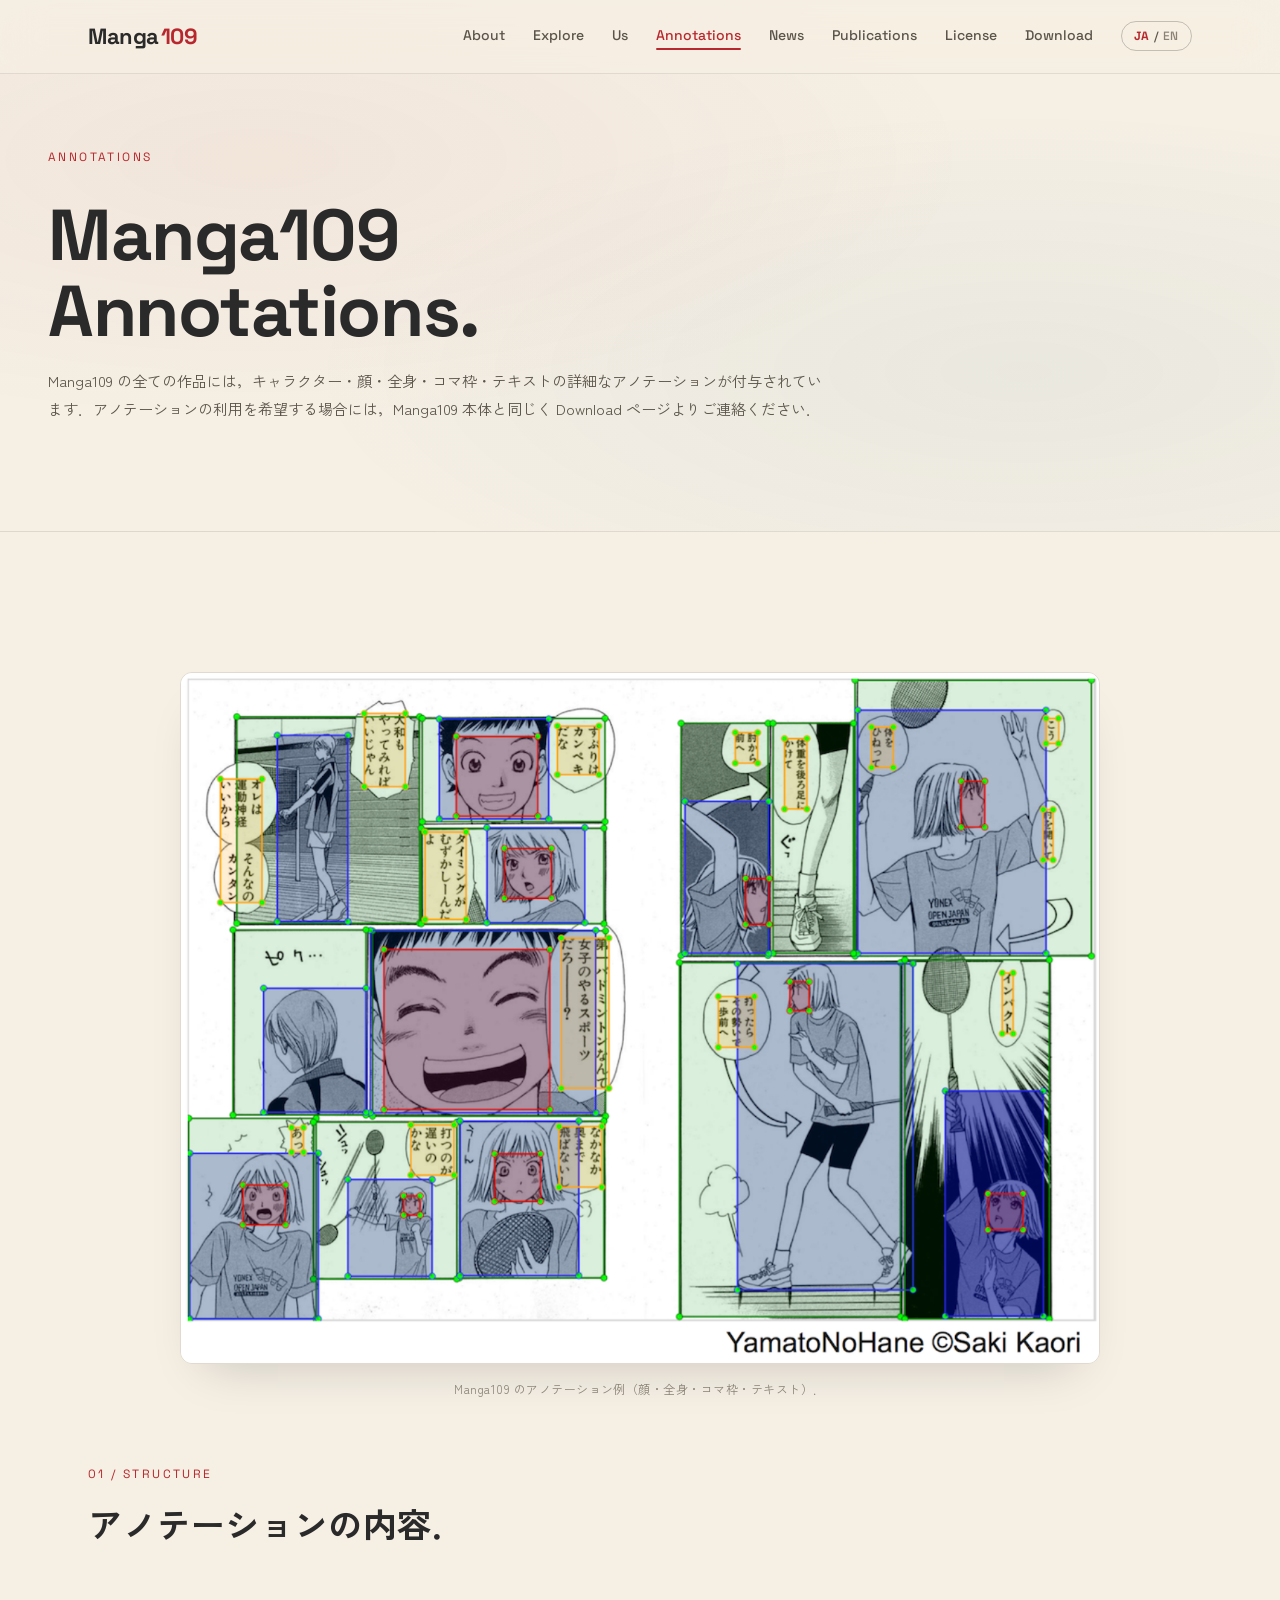
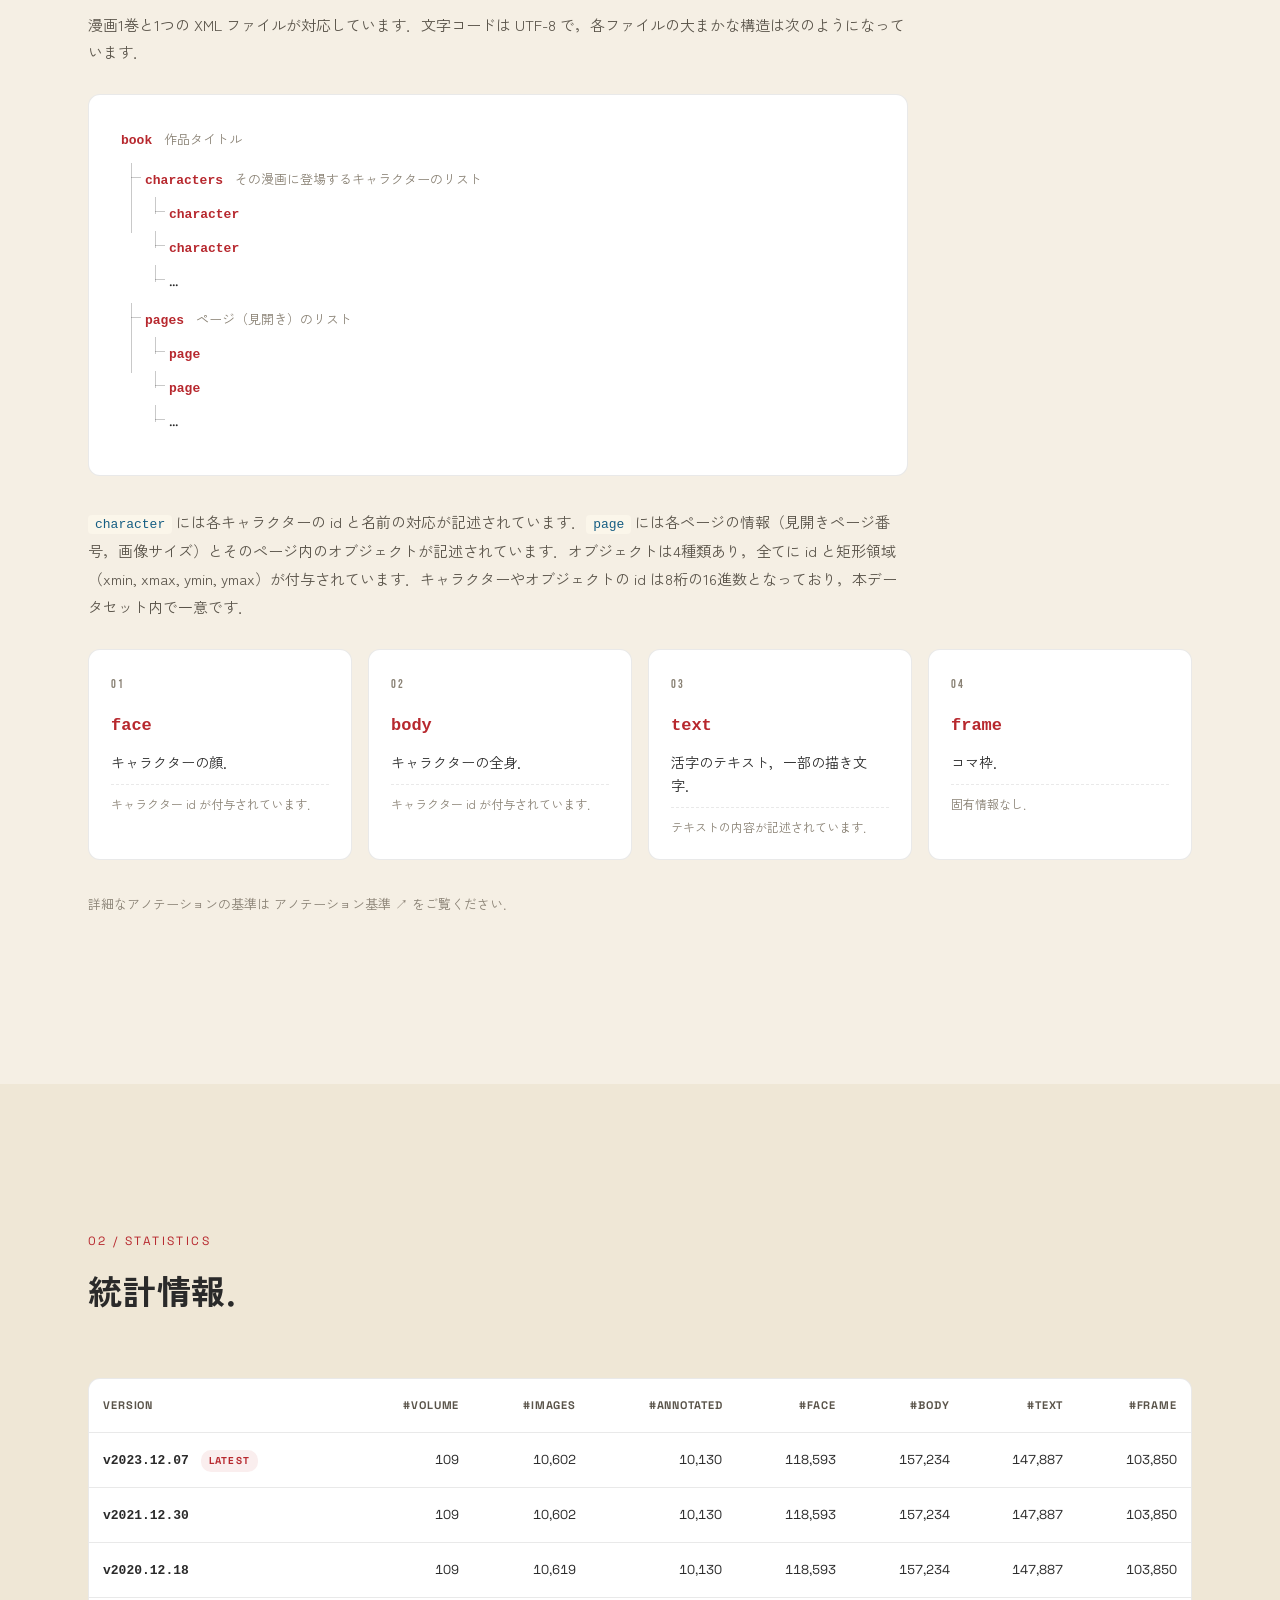
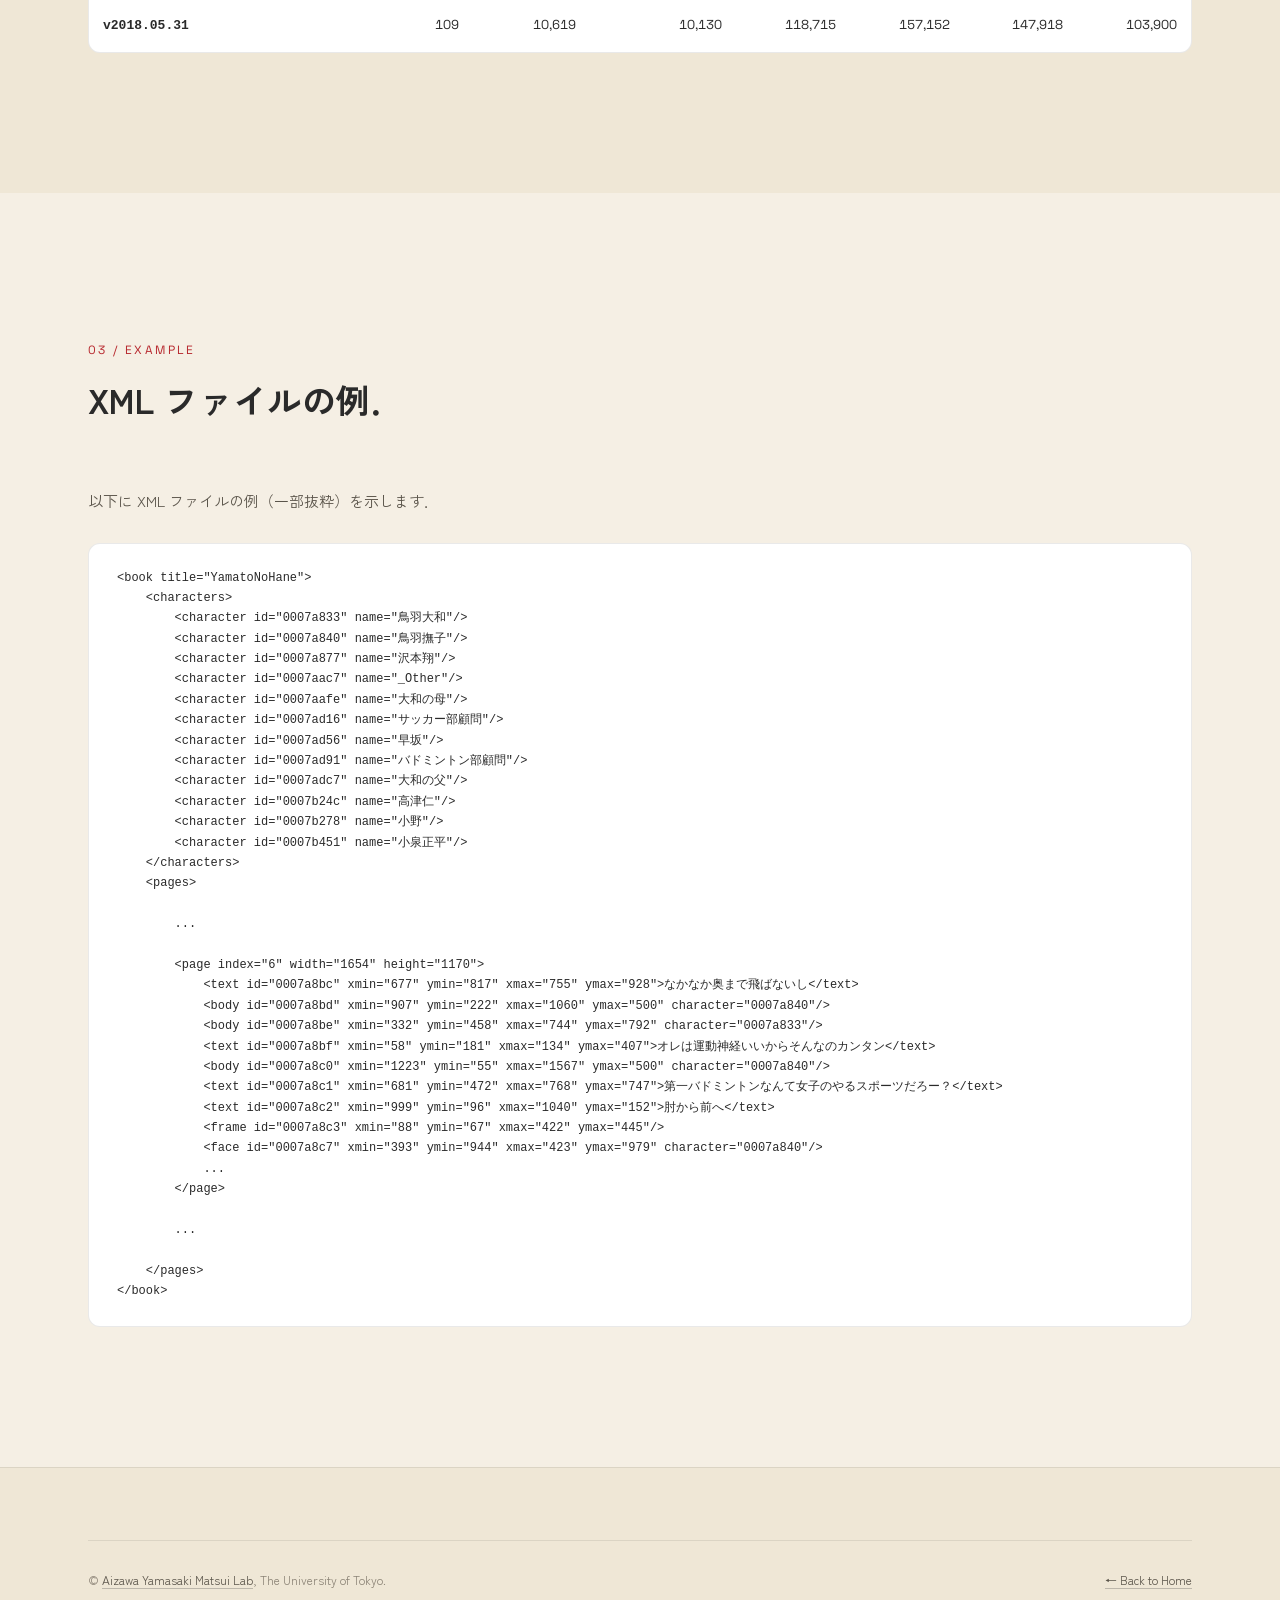
==== commit c046fba8: "annotationの追加" ====
--- a/annotations.html
+++ b/annotations.html
@@ -44,6 +44,10 @@
 
 <section class="section section-anno">
   <div class="container">
+    <figure class="anno-hero-fig">
+      <img src="asset/annotatoin_exp.png" alt="Manga109 アノテーション例">
+      <figcaption>Manga109 のアノテーション例（顔・全身・コマ枠・テキスト）．</figcaption>
+    </figure>
     <div class="section-head">
       <span class="section-tag">01 / Structure</span>
       <h2 class="section-title">アノテーションの内容．</h2>
--- a/style.css
+++ b/style.css
@@ -1024,6 +1024,13 @@
   color: #fff;
   opacity: 1;
 }
+.paper-stack {
+  display: inline-flex;
+  flex-direction: column;
+  gap: 4px;
+  align-items: stretch;
+}
+.paper-stack .paper-btn { width: 100%; justify-content: center; }
 /* Segmented Paper group (e.g., Manga109 with 2 papers) */
 .paper-group {
   display: inline-flex;
@@ -1774,6 +1781,25 @@
   background: var(--bg);
 }
 .section-anno-stats { background: var(--bg-soft); }
+.anno-hero-fig {
+  margin: 0 auto 56px;
+  max-width: 920px;
+  text-align: center;
+}
+.anno-hero-fig img {
+  display: block;
+  width: 100%;
+  height: auto;
+  border: 1px solid var(--border);
+  border-radius: 12px;
+  box-shadow: 0 24px 48px -24px rgba(0, 0, 0, 0.18);
+}
+.anno-hero-fig figcaption {
+  margin-top: 14px;
+  font-size: 12px;
+  letter-spacing: 0.04em;
+  color: var(--fg-muted);
+}
 .anno-lead {
   max-width: 820px;
   color: var(--fg-dim);
